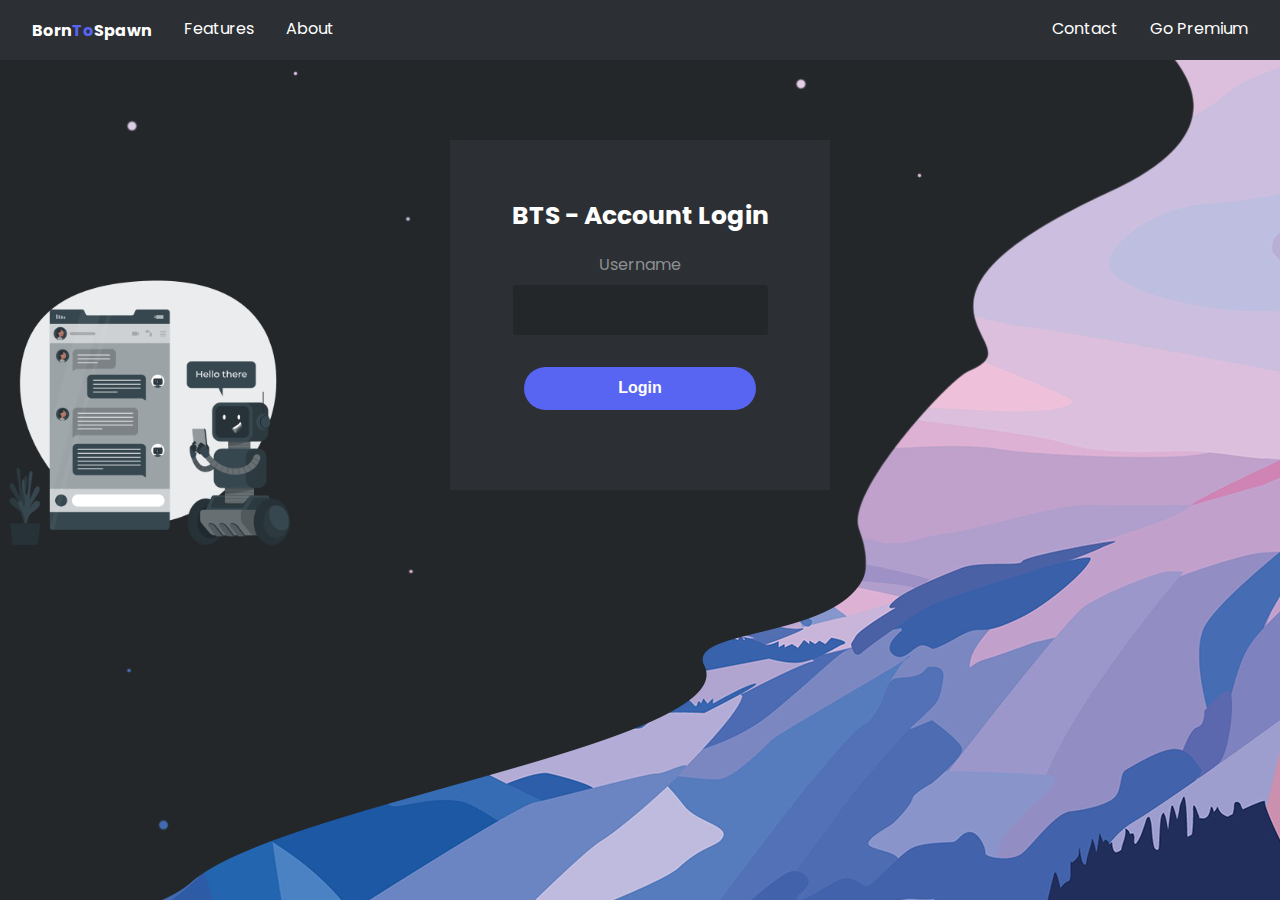
==== html/index.html @ 2d6c0c8b "I hate git conflicts" ====
<!DOCTYPE html>
<html lang="en">
<head>
    <meta charset="UTF-8">
    <meta http-equiv="X-UA-Compatible" content="IE=edge">
    <meta name="viewport" content="width=device-width, initial-scale=1.0">
    <title>BornToSpawn</title>
    <link rel="stylesheet" href="style.css">
    <script defer src="main.js"></script>
</head>
<body>
    <div class="navbar" >
        <div class="container">

            <a class="logo" href="/">Born<span>To</span>Spawn</a>

            <nav>
                <ul class="primary-nav">
                    <li><a href="#">Features</a></li>
                    <li><a href="about.html">About</a></li>
                </ul>

                <ul class="secondary-nav">
                    <li><a href="contact.html">Contact</a></li>
                    <li><a href="#">Go Premium</a></li>
                </ul>
            </nav>
        </div>  
    </div>
    
    <div class="box">   

        <img class="picture2" src="images/index/Chat bot-rafiki.png" alt="abstract picture">
        
        <h1 class="loginHeader">
            BTS - Account Login
        </h1>
    <form action="">
        <label for="username">Username</label>
        <input type="text" id="username" username="username">
        
        
    
        <input type="submit" class="login-cta" value="Login">
    </form>
    
    </div>   
</body>
</html>
---- html/style.css ----
@import url('https://fonts.googleapis.com/css2?family=Poppins:wght@400;700&display=swap');

body{
    background-image: url(images/index/backgroundChatSever2.png);
    font-family: 'poppins';
    margin: 0;
}

.logo{
    color: white;
    text-decoration: none;
    font-weight: bold;
}

span{
    color: #5865F2;
}

.navbar{
    background-color: #2C2F33;
    padding: 1em;
}


.container{
    display: flex;
    place-content: space-between;
}

.navbar nav{
    display: flex;
    justify-content: space-between;
    background: none;
    position: unset;
    height: auto;
    width: 100%;
    padding: 0;
}

a{
    color: white;
    font-size: 1em;
    padding: .1em 1em;
    text-decoration: none;
}

ul{
    display: flex;
    list-style-type: none;
    margin: 0;
    padding: 0;
}

.box{
    width: 300px;
    height: 270px;
    padding: 40px;
    text-align: center;
    margin: auto;
    margin-top: 5em;
    background: #2C2F33;
}   
 

.picture2{
    position:absolute;
    right: 50%;
    width: 30%;
    margin-right: 300px;
    margin-top: 45px;
}

 .loginHeader{
    text-align: center;
    color: white;
    font-size: 25px;
}

label{
    display: block;
    font-size: 1em;
    color: #8c9094;
}

.bottomLabel{
    margin-top: 2em;  
}

input, textarea{
    width: 85%;
    padding: .8em;
    margin-top: 0.5em;
    border-radius: .2em;
    border: 1px #23272A;
    box-sizing: border-box;
    background-color: #23272A;  
    font-size: 1.1em;
    color: white;
}

input[type="submit"]{
    background-color: #5865F2;
    color: white;
    font-weight: bold;
    font-size: 1em;
    border: none;
    margin-top: 2em;
    border-radius: 5em;
    display: inline-block;
    padding: .8em 2em;
    width: 14.5em;
    cursor: pointer;
    text-align: center;
}


/* ABOUT.HTML*/

.imgContainer{
    margin-left: 50px;
}

.img-with-text{
    width: 10em;
    float: left;
    padding: 3em;
}

.img-with-text img{
    border-radius: 80%;
    width: 10em;
    margin-top: 10px;
}

.img-with-text a{
   padding: 3em;
}

.contributors{
    margin-top: 45px;
    color: white;
    text-align: center;
    font-size: 40px;
}

/*Contact*/
.contact{
    width: 360px;
    height: 330px;
    padding: 40px;
    text-align: center;
    margin-top: 5em;
    margin: auto;
    margin-left: 10em;
    background: #2C2F33;
}

.question{
    height: 150px;
    width: 290px;
}

.questionLabel{
   margin-top: 1em;
}

.phone{
    width: 30em;
    height: 30em;
    margin-left: 50em;
    margin-top: 0em;
    position: absolute;
}
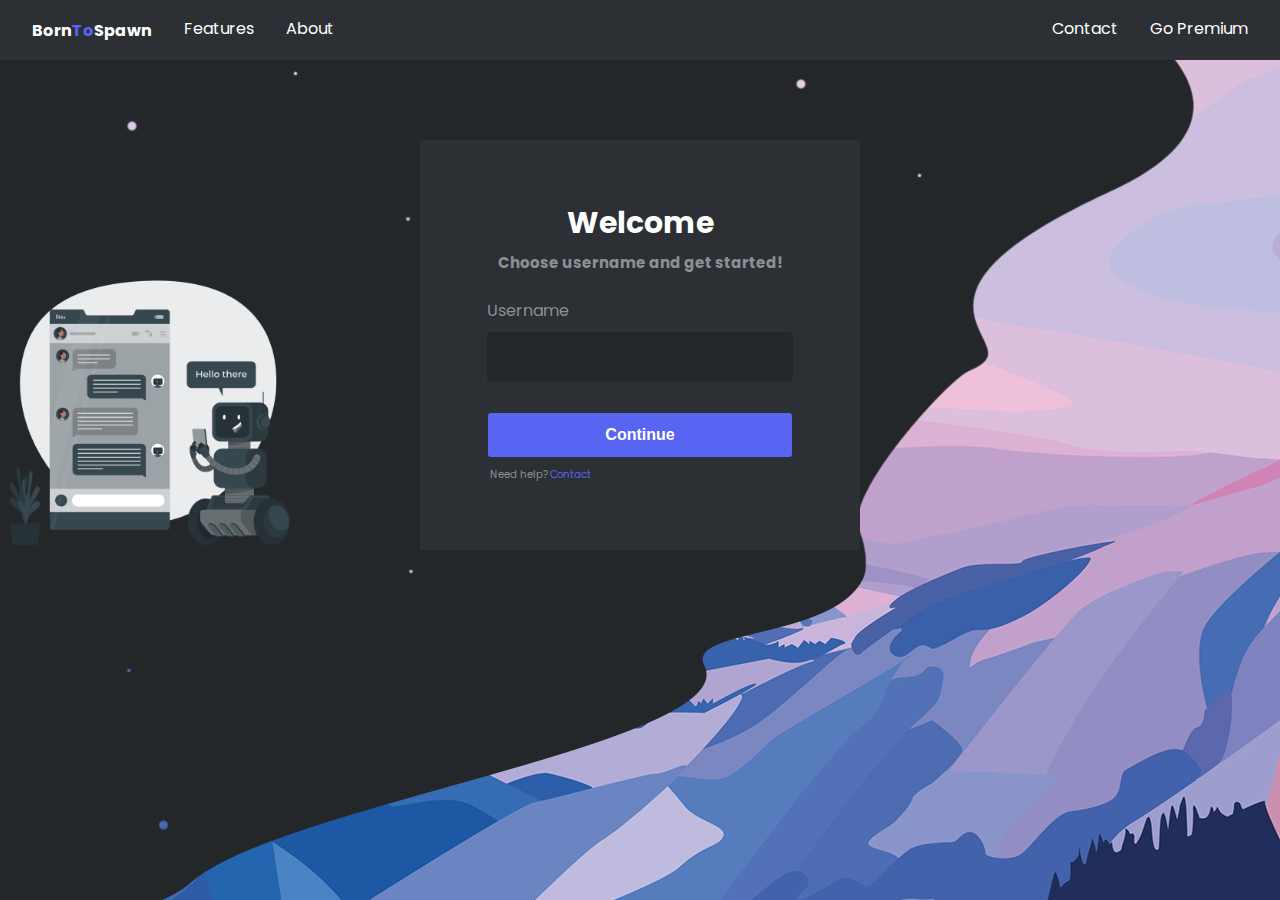
==== commit a6b1f837: "Updates index.html and styles for it" ====
--- a/html/index.html
+++ b/html/index.html
@@ -33,17 +33,23 @@
         <img class="picture2" src="images/index/Chat bot-rafiki.png" alt="abstract picture">
         
         <h1 class="loginHeader">
-            BTS - Account Login
+            Welcome
         </h1>
+        <h2 class = "loginSmallText">
+            Choose username and get started!
+        </h2>
     <form action="">
-        <label for="username">Username</label>
+        <label class="username" for="username">Username</label>
         <input type="text" id="username" username="username">
         
         
     
-        <input type="submit" class="login-cta" value="Login">
+        <input type="submit" class="login-cta" value="Continue">
     </form>
-    
+
+        <div class="needhelp">
+            <p>Need help?</p> <a class="contactUs" href="contact.html">Contact</a> 
+        </div> 
     </div>   
 </body>
 </html>--- a/html/style.css
+++ b/html/style.css
@@ -52,8 +52,8 @@
 }
 
 .box{
-    width: 300px;
-    height: 270px;
+    width: 360px;
+    height: 330px;
     padding: 40px;
     text-align: center;
     margin: auto;
@@ -73,7 +73,13 @@
  .loginHeader{
     text-align: center;
     color: white;
-    font-size: 25px;
+    font-size: 30px;
+}
+
+.loginSmallText{
+    margin-top: -15px;
+    color: #8c9094;
+    font-size: 15px;
 }
 
 label{
@@ -82,8 +88,9 @@
     color: #8c9094;
 }
 
-.bottomLabel{
-    margin-top: 2em;  
+.username{
+    margin-right: 14em;
+    margin-top: 1.5em;
 }
 
 input, textarea{
@@ -105,14 +112,30 @@
     font-size: 1em;
     border: none;
     margin-top: 2em;
-    border-radius: 5em;
     display: inline-block;
     padding: .8em 2em;
-    width: 14.5em;
+    width: 19em;
     cursor: pointer;
     text-align: center;
 }
 
+.contactUs{
+    font-size: 10.2px;
+    color: #5865F2;
+    position: absolute;
+    margin-left: 7.8em;
+}
+
+p{
+    margin-left: 2.9em;
+    color:#8c9094;
+    font-size: 10.2px;
+}
+
+.needhelp {
+    display: flex;
+    align-items: center;
+}
 
 /* ABOUT.HTML*/
 
@@ -149,15 +172,15 @@
     height: 330px;
     padding: 40px;
     text-align: center;
-    margin-top: 5em;
+    margin-top: 15em;
     margin: auto;
-    margin-left: 10em;
+    margin-left: 30em;
     background: #2C2F33;
 }
 
 .question{
     height: 150px;
-    width: 290px;
+    width: 305px;
 }
 
 .questionLabel{
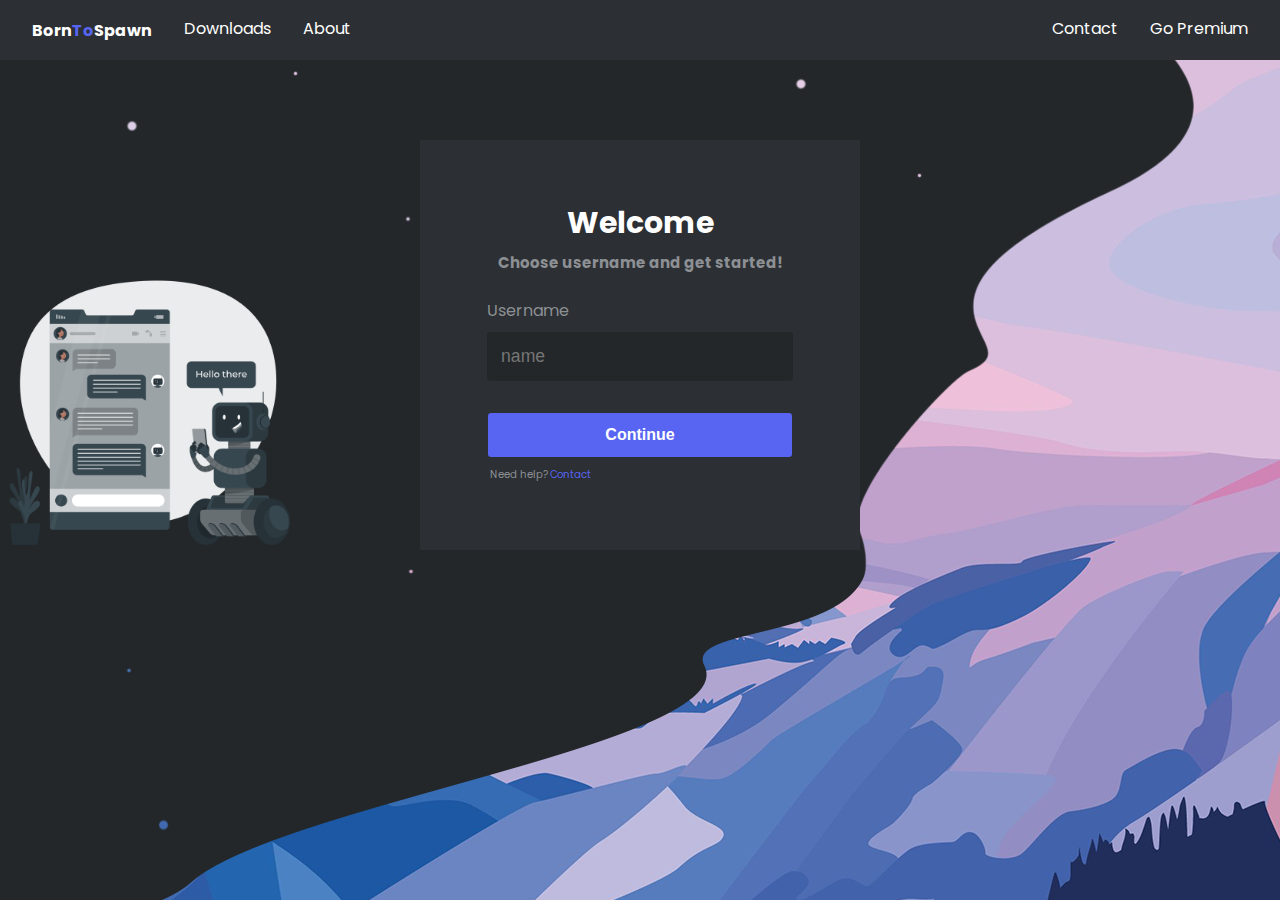
==== commit d616f2e2: "big push" ====
--- a/html/index.html
+++ b/html/index.html
@@ -16,7 +16,7 @@
 
             <nav>
                 <ul class="primary-nav">
-                    <li><a href="#">Features</a></li>
+                    <li><a href="#">Downloads</a></li>
                     <li><a href="about.html">About</a></li>
                 </ul>
 
@@ -38,13 +38,11 @@
         <h2 class = "loginSmallText">
             Choose username and get started!
         </h2>
-    <form action="">
-        <label class="username" for="username">Username</label>
-        <input type="text" id="username" username="username">
-        
-        
+    <form action="chatServer.html">
+        <label class="usernamelabel" for="username">Username</label>
+        <input type="text" id="username" placeholder="name">
     
-        <input type="submit" class="login-cta" value="Continue">
+        <input type="submit" class="login-cta" value="Continue" onclick="send()">
     </form>
 
         <div class="needhelp">
--- a/html/style.css
+++ b/html/style.css
@@ -2,9 +2,16 @@
 
 body{
     background-image: url(images/index/backgroundChatSever2.png);
+    background-size: 120em;
+
     font-family: 'poppins';
     margin: 0;
 }
+
+.navbar .page{
+    color:#5865F2;
+}
+
 
 .logo{
     color: white;
@@ -88,7 +95,7 @@
     color: #8c9094;
 }
 
-.username{
+.usernamelabel{
     margin-right: 14em;
     margin-top: 1.5em;
 }
